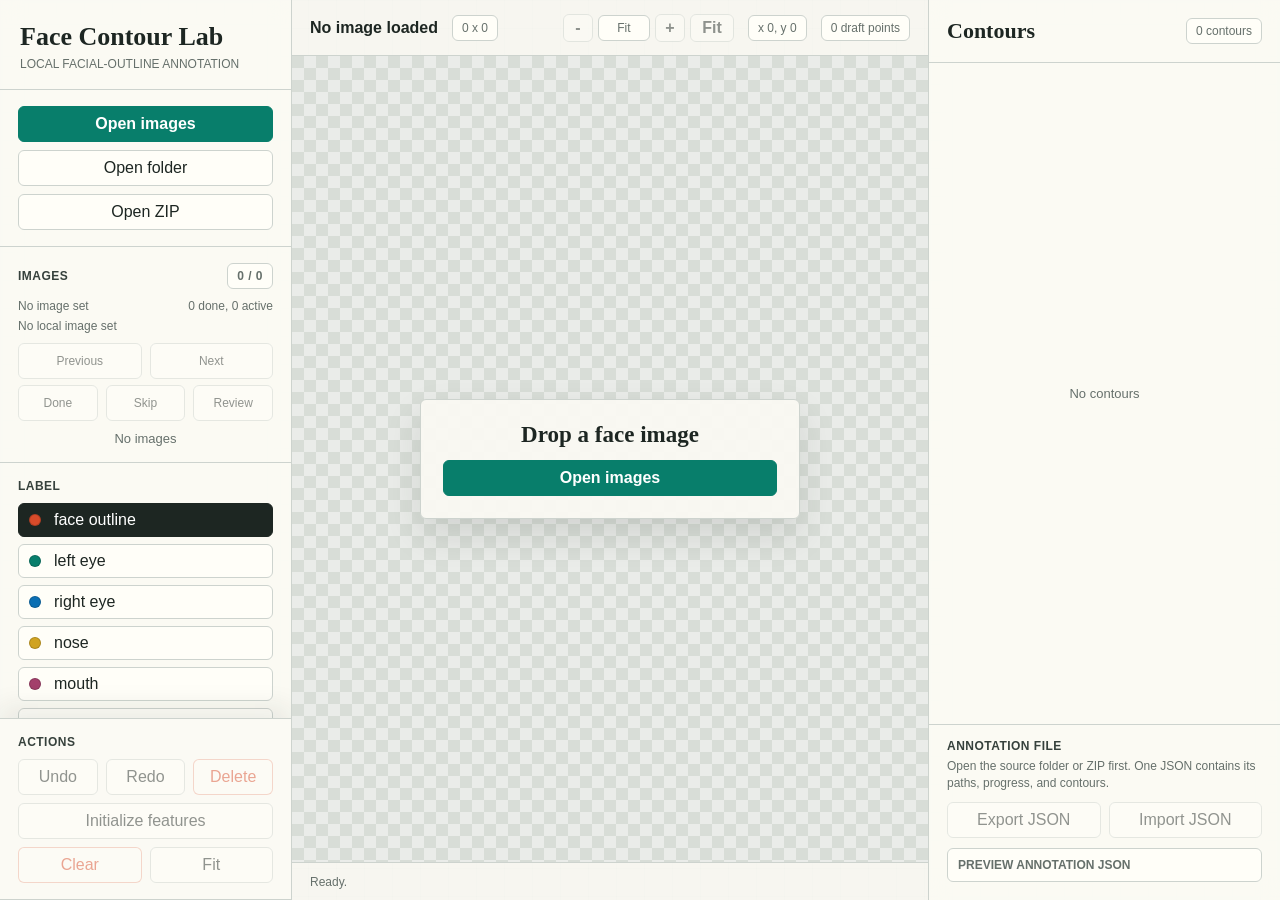
==== index.html @ ef93a6b0 "feat: add image set import and annotation transfer" ====
﻿<!doctype html>
<html lang="en">
  <head>
    <meta charset="utf-8" />
    <meta name="viewport" content="width=device-width, initial-scale=1" />
    <title>Face Contour Lab</title>
    <link rel="icon" href="data:," />
    <style>
      :root {
        color-scheme: light;
        --bg: #e9ece8;
        --panel: #fbfaf4;
        --ink: #1d2622;
        --muted: #66706b;
        --line: #cdd3ce;
        --line-strong: #9ea8a2;
        --accent: #087e6b;
        --accent-ink: #ffffff;
        --hot: #d84b2a;
        --canvas: #d8ddd7;
        --shadow: 0 18px 42px rgba(22, 31, 27, 0.16);
        --radius: 6px;
      }

      * {
        box-sizing: border-box;
      }

      html,
      body {
        height: 100%;
      }

      body {
        margin: 0;
        overflow: hidden;
        background:
          linear-gradient(rgba(31, 38, 34, 0.035) 1px, transparent 1px),
          linear-gradient(90deg, rgba(31, 38, 34, 0.035) 1px, transparent 1px),
          var(--bg);
        background-size: 28px 28px;
        color: var(--ink);
        font-family: "Aptos", "Bahnschrift", "Segoe UI", sans-serif;
      }

      button,
      input,
      select,
      textarea {
        font: inherit;
      }

      button {
        min-height: 36px;
        border: 1px solid var(--line);
        border-radius: var(--radius);
        background: #fffef8;
        color: var(--ink);
        cursor: pointer;
        transition:
          background 140ms ease,
          border-color 140ms ease,
          color 140ms ease,
          transform 140ms ease;
      }

      button:hover {
        border-color: var(--line-strong);
        transform: translateY(-1px);
      }

      button:active {
        transform: translateY(0);
      }

      button:disabled {
        cursor: not-allowed;
        opacity: 0.48;
        transform: none;
      }

      :where(button, input, select, textarea, summary, [tabindex]):focus-visible {
        outline: 3px solid rgba(8, 126, 107, 0.34);
        outline-offset: 2px;
      }

      .app {
        display: grid;
        grid-template-columns: 292px minmax(360px, 1fr) 352px;
        height: 100vh;
        min-height: 580px;
      }

      .sidebar,
      .inspector {
        display: flex;
        min-width: 0;
        flex-direction: column;
        border-color: var(--line);
        background: rgba(251, 250, 244, 0.96);
        backdrop-filter: blur(10px);
      }

      .sidebar {
        border-right: 1px solid var(--line);
        overflow: hidden;
      }

      .inspector {
        border-left: 1px solid var(--line);
      }

      .sidebar-scroll {
        min-height: 0;
        flex: 1;
        overflow-y: auto;
      }

      .actions-section {
        flex: 0 0 auto;
        border-top: 1px solid var(--line);
        border-bottom: 0;
        background: rgba(251, 250, 244, 0.98);
        box-shadow: 0 -12px 24px rgba(31, 38, 34, 0.08);
      }

      .brand {
        padding: 22px 20px 18px;
        border-bottom: 1px solid var(--line);
      }

      .brand h1 {
        margin: 0;
        font-family: Georgia, "Aptos Display", serif;
        font-size: 26px;
        font-weight: 700;
        letter-spacing: 0;
      }

      .brand .subline {
        margin-top: 5px;
        color: var(--muted);
        font-size: 12px;
        text-transform: uppercase;
      }

      .section {
        padding: 16px 18px;
        border-bottom: 1px solid var(--line);
      }

      .section-title {
        display: flex;
        align-items: center;
        justify-content: space-between;
        gap: 10px;
        margin-bottom: 10px;
        color: #36413c;
        font-size: 12px;
        font-weight: 700;
        letter-spacing: 0.04em;
        text-transform: uppercase;
      }

      .primary-button {
        width: 100%;
        border-color: var(--accent);
        background: var(--accent);
        color: var(--accent-ink);
        font-weight: 700;
      }

      .primary-button:hover {
        border-color: #066957;
        background: #066957;
      }

      .button-row {
        display: grid;
        grid-template-columns: 1fr 1fr;
        gap: 8px;
      }

      .button-row.three {
        grid-template-columns: 1fr 1fr 1fr;
      }

      .button-row.stack {
        grid-template-columns: 1fr;
      }

      .button-row.compact {
        grid-template-columns: 1fr;
      }

      .mode-grid {
        display: grid;
        grid-template-columns: 1fr 1fr;
        gap: 8px;
      }

      .shape-mode-grid {
        display: grid;
        grid-template-columns: 1fr 1fr;
        gap: 8px;
        margin-bottom: 10px;
      }

      .mode-button.is-active,
      .shape-mode-button.is-active,
      .label-button.is-active {
        border-color: var(--ink);
        background: var(--ink);
        color: #fff;
      }

      .label-grid {
        display: grid;
        gap: 7px;
      }

      .label-button {
        display: grid;
        grid-template-columns: 16px minmax(0, 1fr);
        align-items: center;
        gap: 9px;
        width: 100%;
        min-height: 34px;
        padding: 0 10px;
        text-align: left;
      }

      .swatch {
        width: 12px;
        height: 12px;
        border: 1px solid rgba(0, 0, 0, 0.18);
        border-radius: 50%;
      }

      .switch {
        display: grid;
        grid-template-columns: minmax(0, 1fr) 46px;
        align-items: center;
        gap: 12px;
        min-height: 40px;
        padding: 0 4px 0 0;
      }

      .switch-label {
        min-width: 0;
        font-weight: 700;
      }

      .switch input {
        position: absolute;
        opacity: 0;
        pointer-events: none;
      }

      .switch-track {
        position: relative;
        width: 46px;
        height: 26px;
        border: 1px solid var(--line-strong);
        border-radius: 999px;
        background: #d8ddd7;
      }

      .switch-track::after {
        position: absolute;
        top: 3px;
        left: 3px;
        width: 18px;
        height: 18px;
        border-radius: 50%;
        background: #fff;
        box-shadow: 0 1px 4px rgba(0, 0, 0, 0.24);
        content: "";
        transition:
          transform 150ms ease,
          background 150ms ease;
      }

      .switch input:checked + .switch-track {
        border-color: var(--accent);
        background: var(--accent);
      }

      .switch input:checked + .switch-track::after {
        transform: translateX(20px);
      }

      .range-row {
        display: grid;
        grid-template-columns: minmax(0, 1fr) auto;
        align-items: center;
        gap: 12px;
        margin-top: 12px;
        color: var(--muted);
        font-size: 12px;
      }

      .range-row strong {
        color: var(--ink);
        font-size: 13px;
      }

      .range-input {
        width: 100%;
        margin-top: 8px;
        accent-color: var(--accent);
      }

      .shape-hint {
        margin-top: 9px;
        color: var(--muted);
        font-size: 12px;
        line-height: 1.35;
      }

      .project-summary {
        display: grid;
        gap: 6px;
        color: var(--muted);
        font-size: 12px;
      }

      .progress-line {
        display: flex;
        align-items: center;
        justify-content: space-between;
        gap: 10px;
      }

      .save-state {
        min-height: 18px;
        color: var(--muted);
      }

      .save-state[data-state="saved"] {
        color: var(--accent);
      }

      .save-state[data-state="failed"] {
        color: var(--hot);
        font-weight: 700;
      }

      .queue-list {
        display: grid;
        max-height: 168px;
        gap: 6px;
        margin-top: 10px;
        overflow-y: auto;
      }

      .queue-item {
        display: grid;
        grid-template-columns: minmax(0, 1fr) auto;
        gap: 8px;
        align-items: center;
        width: 100%;
        min-height: 34px;
        padding: 7px 8px;
        text-align: left;
      }

      .queue-item.is-active {
        border-color: var(--accent);
        box-shadow: inset 4px 0 0 var(--accent);
      }

      .queue-name {
        min-width: 0;
        overflow: hidden;
        text-overflow: ellipsis;
        white-space: nowrap;
        font-size: 12px;
        font-weight: 700;
      }

      .status-badge {
        min-width: 74px;
        border: 1px solid var(--line);
        border-radius: 999px;
        padding: 2px 7px;
        background: #fffef8;
        color: var(--muted);
        font-size: 10px;
        font-weight: 700;
        text-align: center;
        text-transform: uppercase;
        white-space: nowrap;
      }

      .status-badge.done {
        border-color: rgba(8, 126, 107, 0.36);
        color: var(--accent);
      }

      .status-badge.skipped {
        border-color: rgba(102, 112, 107, 0.36);
      }

      .status-badge.needs_review {
        border-color: rgba(216, 75, 42, 0.34);
        color: var(--hot);
      }

      .workspace {
        display: grid;
        grid-template-rows: auto minmax(0, 1fr) 38px;
        min-width: 0;
        min-height: 0;
      }

      .topbar,
      .statusbar {
        display: flex;
        align-items: center;
        gap: 14px;
        padding: 0 18px;
        border-bottom: 1px solid var(--line);
        background: rgba(251, 250, 244, 0.76);
      }

      .statusbar {
        min-height: 38px;
        border-top: 1px solid var(--line);
        border-bottom: 0;
        color: var(--muted);
        font-size: 12px;
      }

      .topbar {
        min-height: 56px;
        flex-wrap: wrap;
        align-content: center;
        padding-top: 8px;
        padding-bottom: 8px;
      }

      .file-meta {
        min-width: 0;
        overflow: hidden;
        text-overflow: ellipsis;
        white-space: nowrap;
        font-weight: 700;
      }

      .pill {
        display: inline-flex;
        align-items: center;
        min-height: 26px;
        padding: 0 9px;
        border: 1px solid var(--line);
        border-radius: var(--radius);
        background: #fffef8;
        color: var(--muted);
        font-size: 12px;
        white-space: nowrap;
      }

      .zoom-controls {
        display: inline-grid;
        grid-template-columns: 30px minmax(52px, auto) 30px 44px;
        align-items: center;
        gap: 5px;
        margin-left: auto;
      }

      .zoom-button {
        min-width: 30px;
        min-height: 28px;
        padding: 0 7px;
        font-weight: 700;
      }

      .zoom-value {
        justify-content: center;
        min-width: 52px;
      }

      .stage-shell {
        position: relative;
        display: flex;
        align-items: flex-start;
        justify-content: flex-start;
        min-width: 0;
        min-height: 0;
        padding: 18px;
        overflow: auto;
        background:
          linear-gradient(45deg, rgba(255, 255, 255, 0.45) 25%, transparent 25%),
          linear-gradient(-45deg, rgba(255, 255, 255, 0.45) 25%, transparent 25%),
          linear-gradient(45deg, transparent 75%, rgba(255, 255, 255, 0.45) 75%),
          linear-gradient(-45deg, transparent 75%, rgba(255, 255, 255, 0.45) 75%),
          var(--canvas);
        background-position:
          0 0,
          0 12px,
          12px -12px,
          -12px 0;
        background-size: 24px 24px;
      }

      .stage-shell.is-drag-over {
        outline: 3px solid rgba(8, 126, 107, 0.34);
        outline-offset: -12px;
      }

      .stage-shell.is-pannable {
        cursor: grab;
      }

      .stage-shell.is-panning,
      .stage-shell.is-panning canvas {
        cursor: grabbing !important;
        user-select: none;
      }

      .canvas-wrap {
        position: relative;
        display: grid;
        flex: 0 0 auto;
        place-items: center;
        margin: auto;
        box-shadow: var(--shadow);
      }

      canvas {
        display: block;
        max-width: none;
        max-height: none;
        background: #fefefe;
        image-rendering: auto;
        touch-action: none;
      }

      .empty-state {
        position: absolute;
        inset: 18px;
        display: grid;
        place-items: center;
        pointer-events: none;
      }

      .empty-card {
        width: min(380px, 100%);
        border: 1px solid var(--line);
        border-radius: var(--radius);
        background: rgba(251, 250, 244, 0.92);
        box-shadow: 0 16px 36px rgba(31, 38, 34, 0.12);
        padding: 22px;
        text-align: center;
      }

      .empty-card strong {
        display: block;
        margin-bottom: 12px;
        font-family: Georgia, serif;
        font-size: 23px;
        letter-spacing: 0;
      }

      .empty-card button {
        pointer-events: auto;
        min-width: 160px;
      }

      .inspector-header {
        display: flex;
        align-items: center;
        justify-content: space-between;
        gap: 12px;
        padding: 18px;
        border-bottom: 1px solid var(--line);
      }

      .inspector-header h2 {
        margin: 0;
        font-family: Georgia, serif;
        font-size: 22px;
        letter-spacing: 0;
      }

      .contour-list {
        min-height: 0;
        flex: 1;
        overflow: auto;
        padding: 12px;
      }

      .contour-item {
        display: grid;
        gap: 8px;
        margin-bottom: 10px;
        padding: 10px;
        border: 1px solid var(--line);
        border-radius: var(--radius);
        background: #fffef8;
      }

      .contour-item.is-selected {
        border-color: var(--accent);
        box-shadow: inset 4px 0 0 var(--accent);
      }

      .contour-item-top {
        display: grid;
        grid-template-columns: 14px 28px minmax(0, 1fr) auto;
        align-items: center;
        gap: 8px;
      }

      .contour-index {
        color: var(--muted);
        font-size: 12px;
        font-weight: 700;
      }

      .contour-item select {
        width: 100%;
        min-width: 0;
        min-height: 32px;
        border: 1px solid var(--line);
        border-radius: var(--radius);
        background: #ffffff;
        color: var(--ink);
      }

      .contour-meta {
        display: flex;
        flex-wrap: wrap;
        gap: 6px;
        color: var(--muted);
        font-size: 12px;
      }

      .small-button {
        min-width: 34px;
        min-height: 32px;
        padding: 0 9px;
        font-weight: 700;
      }

      .danger {
        border-color: rgba(216, 75, 42, 0.44);
        color: var(--hot);
      }

      .danger:hover {
        border-color: var(--hot);
      }

      .transfer-panel {
        padding: 14px 18px 18px;
        border-top: 1px solid var(--line);
      }

      .transfer-group + .transfer-group {
        margin-top: 14px;
        padding-top: 14px;
        border-top: 1px solid var(--line);
      }

      .transfer-title {
        margin: 0;
        color: #36413c;
        font-size: 12px;
        letter-spacing: 0.04em;
        text-transform: uppercase;
      }

      .transfer-help {
        margin: 5px 0 10px;
        color: var(--muted);
        font-size: 12px;
        line-height: 1.42;
      }

      .export-debug {
        margin-top: 10px;
      }

      .export-debug summary {
        display: flex;
        min-height: 34px;
        align-items: center;
        justify-content: space-between;
        border: 1px solid var(--line);
        border-radius: var(--radius);
        background: #fffef8;
        color: var(--muted);
        cursor: pointer;
        font-size: 12px;
        font-weight: 700;
        padding: 0 10px;
        text-transform: uppercase;
      }

      .export-debug summary:hover {
        border-color: var(--line-strong);
        color: var(--ink);
      }

      .json-output {
        width: 100%;
        height: 128px;
        margin-top: 10px;
        resize: none;
        border: 1px solid var(--line);
        border-radius: var(--radius);
        background: #242b27;
        color: #eaf0e9;
        font-family: "Cascadia Mono", Consolas, monospace;
        font-size: 11px;
        line-height: 1.42;
        padding: 10px;
      }

      .import-report {
        margin-top: 12px;
      }

      .import-report > summary {
        color: var(--accent);
        font-size: 12px;
        font-weight: 700;
      }

      .match-list {
        max-height: 220px;
        margin-top: 8px;
        overflow: auto;
        border: 1px solid var(--line);
        border-radius: var(--radius);
        background: #fffef8;
      }

      .match-list ul {
        display: grid;
        gap: 0;
        margin: 0;
        padding: 0;
        list-style: none;
      }

      .match-list li {
        display: grid;
        gap: 3px;
        padding: 10px 12px;
        overflow-wrap: anywhere;
        font-size: 12px;
        line-height: 1.4;
      }

      .match-list li + li {
        border-top: 1px solid var(--line);
      }

      .match-list strong {
        color: var(--hot);
      }

      .empty-list {
        display: grid;
        min-height: 100%;
        place-items: center;
        color: var(--muted);
        font-size: 13px;
        text-align: center;
      }

      .hidden {
        display: none !important;
      }

      @media (max-width: 1080px) {
        body {
          overflow: auto;
        }

        .app {
          grid-template-columns: 260px minmax(320px, 1fr);
          grid-template-rows: minmax(540px, 70vh) minmax(360px, 1fr);
          height: auto;
          min-height: 100vh;
        }

        .inspector {
          grid-column: 1 / -1;
          border-top: 1px solid var(--line);
          border-left: 0;
        }
      }

      @media (max-width: 720px) {
        .app {
          display: block;
        }

        .workspace {
          height: 68vh;
        }

      }
    </style>
  </head>
  <body>
    <main class="app">
      <aside class="sidebar">
        <div class="sidebar-scroll">
          <header class="brand">
            <h1>Face Contour Lab</h1>
            <div class="subline">local facial-outline annotation</div>
          </header>

          <section class="section">
            <div class="button-row stack">
              <button class="primary-button" id="openImageButton" type="button">
                Open images
              </button>
              <button id="openFolderButton" type="button">Open folder</button>
              <button id="openZipButton" type="button">Open ZIP</button>
            </div>
            <input
              id="imageInput"
              type="file"
              accept=".avif,.bmp,.gif,.jpeg,.jpg,.png,.webp"
              multiple
              hidden
            />
            <input
              id="folderInput"
              type="file"
              accept=".avif,.bmp,.gif,.jpeg,.jpg,.png,.webp"
              multiple
              webkitdirectory
              hidden
            />
            <input id="zipInput" type="file" accept="application/zip,.zip" hidden />
          </section>

          <section class="section">
            <div class="section-title">
              Images
              <span class="pill" id="projectPosition">0 / 0</span>
            </div>
            <div class="project-summary">
              <div class="progress-line">
                <span id="projectName">No image set</span>
                <span id="projectProgress">0 done</span>
              </div>
              <div class="save-state" id="projectSaveState" data-state="idle">
                No local image set
              </div>
              <div class="button-row">
                <button id="previousImageButton" type="button">Previous</button>
                <button id="nextImageButton" type="button">Next</button>
              </div>
              <div class="button-row three">
                <button id="markDoneButton" type="button">Done</button>
                <button id="skipImageButton" type="button">Skip</button>
                <button id="needsReviewButton" type="button">Review</button>
              </div>
            </div>
            <div class="queue-list" id="imageQueueList"></div>
          </section>

          <section class="section">
            <div class="section-title">Label</div>
            <div class="label-grid" id="labelGrid"></div>
          </section>

          <section class="section">
            <div class="section-title">Mode</div>
            <div class="mode-grid">
              <button class="mode-button is-active" data-mode="draw" type="button">
                Draw
              </button>
              <button class="mode-button" data-mode="refine" type="button">Refine</button>
            </div>
          </section>

          <section class="section">
            <div class="section-title">Current contour</div>
            <div class="shape-mode-grid">
              <button class="shape-mode-button" data-shape="open" type="button">Open line</button>
              <button class="shape-mode-button is-active" data-shape="closed" type="button">
                Closed region
              </button>
            </div>
            <div class="button-row">
              <button id="finishDraftButton" type="button">Finish Region</button>
              <button id="cancelDraftButton" class="danger" type="button">Cancel</button>
            </div>
            <div class="shape-hint" id="shapeHint">face outline: closed region mode.</div>
          </section>

          <section class="section">
            <div class="section-title">Refine</div>
            <label class="switch">
              <span class="switch-label">Smooth edit</span>
              <input id="softDragToggle" type="checkbox" checked />
              <span class="switch-track" aria-hidden="true"></span>
            </label>
            <label class="switch" style="margin-top: 8px">
              <span class="switch-label">Show points</span>
              <input id="showPointsToggle" type="checkbox" />
              <span class="switch-track" aria-hidden="true"></span>
            </label>
            <div class="range-row">
              <strong>Influence</strong>
              <span id="softRadiusValue">40 px</span>
            </div>
            <input
              id="softRadiusInput"
              class="range-input"
              type="range"
              min="4"
              max="96"
              step="4"
              value="40"
            />
            <div class="button-row compact" style="margin-top: 10px">
              <button id="densifyButton" type="button">Add curve points</button>
            </div>
          </section>
        </div>

        <section class="section actions-section">
          <div class="section-title">Actions</div>
          <div class="button-row three">
            <button id="undoButton" type="button">Undo</button>
            <button id="redoButton" type="button">Redo</button>
            <button id="deleteButton" class="danger" type="button">Delete</button>
          </div>
          <div class="button-row compact" style="margin-top: 8px">
            <button id="initializeTemplateButton" type="button">Initialize features</button>
          </div>
          <div class="button-row" style="margin-top: 8px">
            <button id="clearButton" class="danger" type="button">Clear</button>
            <button id="fitButton" type="button">Fit</button>
          </div>
        </section>
      </aside>

      <section class="workspace">
        <header class="topbar">
          <div class="file-meta" id="fileMeta">No image loaded</div>
          <span class="pill" id="imageSize">0 x 0</span>
          <div class="zoom-controls" aria-label="Image zoom controls">
            <button
              class="zoom-button"
              id="zoomOutButton"
              type="button"
              title="Zoom image out"
            >
              -
            </button>
            <span class="pill zoom-value" id="zoomValue">Fit</span>
            <button
              class="zoom-button"
              id="zoomInButton"
              type="button"
              title="Zoom image in"
            >
              +
            </button>
            <button
              class="zoom-button"
              id="zoomFitButton"
              type="button"
              title="Fit image to the workspace"
            >
              Fit
            </button>
          </div>
          <span class="pill" id="cursorMeta">x 0, y 0</span>
          <span class="pill" id="draftMeta">0 draft points</span>
        </header>

        <section class="stage-shell" id="stageShell">
          <div class="canvas-wrap">
            <canvas id="annotationCanvas" width="1" height="1"></canvas>
          </div>
          <div class="empty-state" id="emptyState">
            <div class="empty-card">
              <strong>Drop a face image</strong>
              <button id="emptyOpenButton" class="primary-button" type="button">
                Open images
              </button>
            </div>
          </div>
        </section>

        <footer class="statusbar" role="status" aria-live="polite">
          <span id="statusText">Ready.</span>
        </footer>
      </section>

      <aside class="inspector">
        <header class="inspector-header">
          <h2>Contours</h2>
          <span class="pill" id="contourCount">0 contours</span>
        </header>

        <section class="contour-list" id="contourList"></section>

        <section class="transfer-panel" aria-label="Annotation file">
          <div class="transfer-group">
            <h3 class="transfer-title">Annotation file</h3>
            <p class="transfer-help" id="annotationImportHelp">
              Open the source folder or ZIP first. One JSON contains its paths, progress, and contours.
            </p>
            <div class="button-row">
              <button id="exportAnnotationsButton" type="button">Export JSON</button>
              <button
                id="importAnnotationsButton"
                type="button"
                aria-describedby="annotationImportHelp"
              >
                Import JSON
              </button>
            </div>
          </div>

          <input
            id="annotationFileInput"
            type="file"
            accept="application/json,.face-contour-annotations.json,.json"
            hidden
          />
          <details id="annotationImportReport" class="import-report" hidden>
            <summary id="annotationImportSummary">Import report</summary>
            <div class="match-list">
              <ul id="annotationImportIssues"></ul>
            </div>
          </details>
          <details class="export-debug">
            <summary>Preview annotation JSON</summary>
            <textarea class="json-output" id="jsonOutput" readonly spellcheck="false"></textarea>
          </details>
        </section>
      </aside>
    </main>

    <script src="./vendor/fflate-0.8.3.js"></script>
    <script type="module" src="./src/app.js?v=image-set-annotations-1"></script>
  </body>
</html>
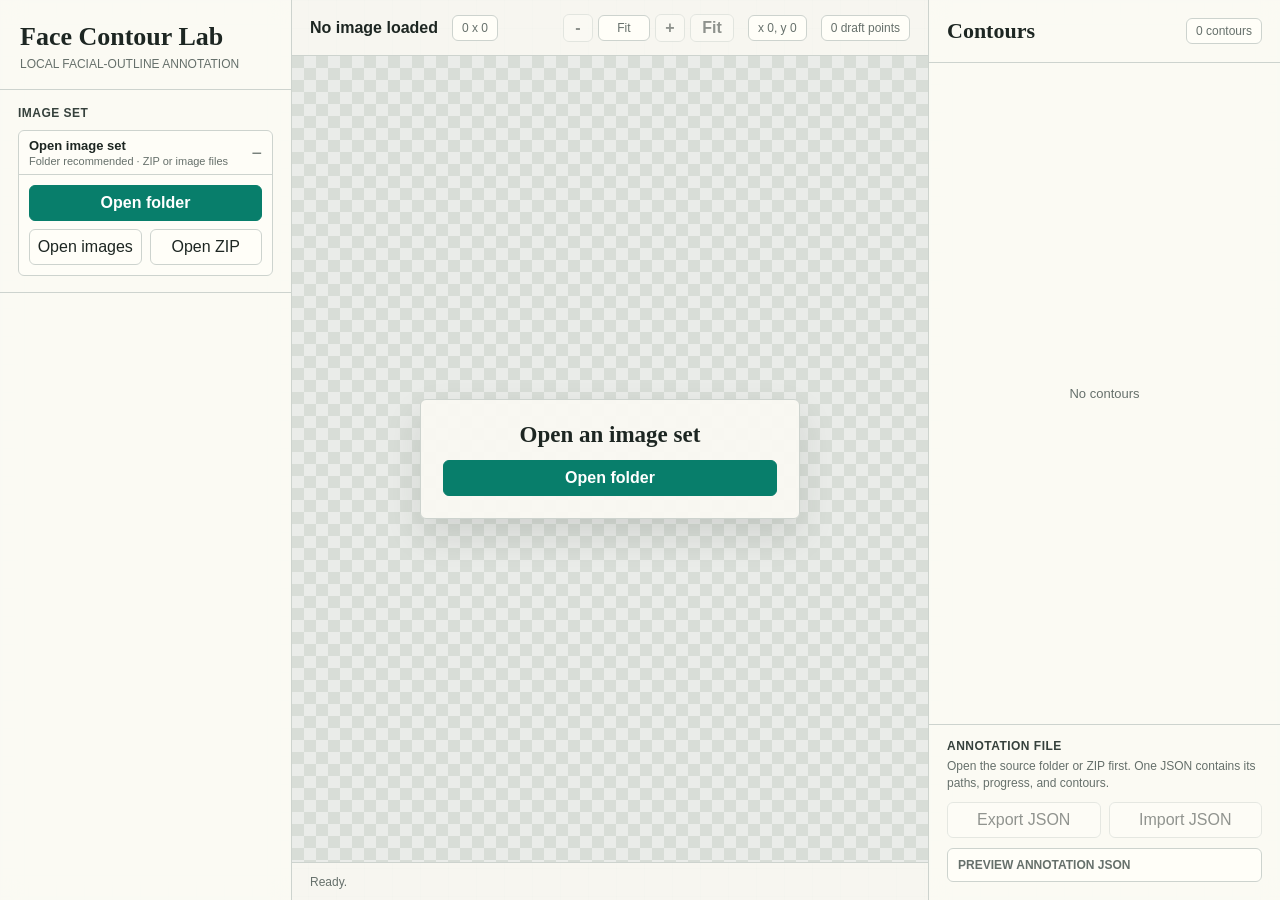
==== commit 5d7979a3: "feat: streamline annotation sidebar workflow" ====
--- a/index.html
+++ b/index.html
@@ -94,6 +94,7 @@
       .sidebar,
       .inspector {
         display: flex;
+        min-height: 0;
         min-width: 0;
         flex-direction: column;
         border-color: var(--line);
@@ -116,8 +117,10 @@
         overflow-y: auto;
       }
 
-      .actions-section {
+      .section.actions-section {
         flex: 0 0 auto;
+        padding-top: 12px;
+        padding-bottom: 12px;
         border-top: 1px solid var(--line);
         border-bottom: 0;
         background: rgba(251, 250, 244, 0.98);
@@ -320,6 +323,8 @@
 
       .project-summary {
         display: grid;
+        grid-template-columns: minmax(0, 1fr);
+        min-width: 0;
         gap: 6px;
         color: var(--muted);
         font-size: 12px;
@@ -327,6 +332,7 @@
 
       .progress-line {
         display: flex;
+        min-width: 0;
         align-items: center;
         justify-content: space-between;
         gap: 10px;
@@ -672,6 +678,121 @@
         text-transform: uppercase;
       }
 
+      .sidebar-disclosure {
+        border: 1px solid var(--line);
+        border-radius: var(--radius);
+        background: rgba(255, 254, 248, 0.72);
+      }
+
+      .sidebar-disclosure summary {
+        display: flex;
+        min-height: 38px;
+        align-items: center;
+        gap: 8px;
+        padding: 7px 10px;
+        cursor: pointer;
+        font-size: 13px;
+        font-weight: 700;
+        list-style: none;
+      }
+
+      .sidebar-disclosure summary::-webkit-details-marker {
+        display: none;
+      }
+
+      .sidebar-disclosure summary::after {
+        margin-left: auto;
+        color: var(--muted);
+        content: "+";
+        font-size: 18px;
+        font-weight: 400;
+        line-height: 1;
+      }
+
+      .sidebar-disclosure[open] summary {
+        border-bottom: 1px solid var(--line);
+      }
+
+      .sidebar-disclosure[open] summary::after {
+        content: "−";
+      }
+
+      .sidebar-disclosure:not([open]) > .disclosure-body {
+        display: none;
+      }
+
+      .disclosure-copy {
+        display: grid;
+        min-width: 0;
+        gap: 2px;
+      }
+
+      .disclosure-caption,
+      .disclosure-meta {
+        color: var(--muted);
+        font-size: 11px;
+        font-weight: 400;
+      }
+
+      .disclosure-meta {
+        margin-left: auto;
+        white-space: nowrap;
+      }
+
+      .disclosure-body {
+        display: grid;
+        gap: 8px;
+        padding: 10px;
+      }
+
+      .project-section .project-summary {
+        margin-bottom: 10px;
+      }
+
+      .project-name {
+        flex: 1 1 0;
+        min-width: 0;
+        overflow: hidden;
+        color: var(--ink);
+        font-size: 13px;
+        text-overflow: ellipsis;
+        white-space: nowrap;
+      }
+
+      #projectProgress {
+        flex: 0 0 auto;
+        white-space: nowrap;
+      }
+
+      .image-navigation {
+        display: grid;
+        gap: 8px;
+      }
+
+      .queue-disclosure {
+        margin-top: 10px;
+      }
+
+      .queue-disclosure .queue-list {
+        margin-top: 0;
+      }
+
+      .annotation-heading {
+        padding: 14px 18px 6px;
+        color: var(--accent);
+        font-family: Georgia, "Aptos Display", serif;
+        font-size: 16px;
+        font-weight: 700;
+      }
+
+      .annotation-controls .section {
+        padding-top: 12px;
+      }
+
+      .more-actions-section {
+        padding-top: 10px;
+      }
+
       .transfer-help {
         margin: 5px 0 10px;
         color: var(--muted);
@@ -772,7 +893,8 @@
         text-align: center;
       }
 
-      .hidden {
+      .hidden,
+      [hidden] {
         display: none !important;
       }
 
@@ -802,6 +924,26 @@
 
         .workspace {
           height: 68vh;
+        }
+
+        .brand {
+          padding: 18px 16px 14px;
+        }
+
+        .section {
+          padding-right: 16px;
+          padding-left: 16px;
+        }
+
+        .annotation-heading {
+          padding-right: 16px;
+          padding-left: 16px;
+        }
+
+        .label-grid {
+          grid-template-columns: repeat(5, minmax(148px, 1fr));
+          padding-bottom: 4px;
+          overflow-x: auto;
         }
 
       }
@@ -816,14 +958,34 @@
             <div class="subline">local facial-outline annotation</div>
           </header>
 
-          <section class="section">
-            <div class="button-row stack">
-              <button class="primary-button" id="openImageButton" type="button">
-                Open images
-              </button>
-              <button id="openFolderButton" type="button">Open folder</button>
-              <button id="openZipButton" type="button">Open ZIP</button>
+          <section class="section project-section">
+            <div class="section-title">Image set</div>
+            <div class="project-summary" id="projectSummary" hidden>
+              <div class="progress-line">
+                <strong class="project-name" id="projectName">No image set</strong>
+                <span id="projectProgress">0 done, 0 active</span>
+              </div>
+              <div class="save-state" id="projectSaveState" data-state="idle">
+                No local image set
+              </div>
             </div>
+            <details class="sidebar-disclosure" id="sourceDisclosure" open>
+              <summary>
+                <span class="disclosure-copy">
+                  <span id="sourceDisclosureLabel">Open image set</span>
+                  <span class="disclosure-caption">Folder recommended · ZIP or image files</span>
+                </span>
+              </summary>
+              <div class="disclosure-body">
+                <button class="primary-button" id="openFolderButton" type="button">
+                  Open folder
+                </button>
+                <div class="button-row">
+                  <button id="openImageButton" type="button">Open images</button>
+                  <button id="openZipButton" type="button">Open ZIP</button>
+                </div>
+              </div>
+            </details>
             <input
               id="imageInput"
               type="file"
@@ -842,19 +1004,12 @@
             <input id="zipInput" type="file" accept="application/zip,.zip" hidden />
           </section>
 
-          <section class="section">
+          <section class="section" id="imageWorkflowSection" hidden>
             <div class="section-title">
               Images
               <span class="pill" id="projectPosition">0 / 0</span>
             </div>
-            <div class="project-summary">
-              <div class="progress-line">
-                <span id="projectName">No image set</span>
-                <span id="projectProgress">0 done</span>
-              </div>
-              <div class="save-state" id="projectSaveState" data-state="idle">
-                No local image set
-              </div>
+            <div class="image-navigation">
               <div class="button-row">
                 <button id="previousImageButton" type="button">Previous</button>
                 <button id="nextImageButton" type="button">Next</button>
@@ -865,83 +1020,100 @@
                 <button id="needsReviewButton" type="button">Review</button>
               </div>
             </div>
-            <div class="queue-list" id="imageQueueList"></div>
+            <details class="sidebar-disclosure queue-disclosure" id="imageQueueDisclosure">
+              <summary>
+                <span>Image queue</span>
+                <span class="disclosure-meta" id="imageQueueSummary">0 images</span>
+              </summary>
+              <div class="disclosure-body">
+                <div class="queue-list" id="imageQueueList"></div>
+              </div>
+            </details>
           </section>
 
-          <section class="section">
-            <div class="section-title">Label</div>
-            <div class="label-grid" id="labelGrid"></div>
-          </section>
-
-          <section class="section">
-            <div class="section-title">Mode</div>
-            <div class="mode-grid">
-              <button class="mode-button is-active" data-mode="draw" type="button">
-                Draw
-              </button>
-              <button class="mode-button" data-mode="refine" type="button">Refine</button>
-            </div>
-          </section>
-
-          <section class="section">
-            <div class="section-title">Current contour</div>
-            <div class="shape-mode-grid">
-              <button class="shape-mode-button" data-shape="open" type="button">Open line</button>
-              <button class="shape-mode-button is-active" data-shape="closed" type="button">
-                Closed region
-              </button>
-            </div>
-            <div class="button-row">
-              <button id="finishDraftButton" type="button">Finish Region</button>
-              <button id="cancelDraftButton" class="danger" type="button">Cancel</button>
-            </div>
-            <div class="shape-hint" id="shapeHint">face outline: closed region mode.</div>
-          </section>
-
-          <section class="section">
-            <div class="section-title">Refine</div>
-            <label class="switch">
-              <span class="switch-label">Smooth edit</span>
-              <input id="softDragToggle" type="checkbox" checked />
-              <span class="switch-track" aria-hidden="true"></span>
-            </label>
-            <label class="switch" style="margin-top: 8px">
-              <span class="switch-label">Show points</span>
-              <input id="showPointsToggle" type="checkbox" />
-              <span class="switch-track" aria-hidden="true"></span>
-            </label>
-            <div class="range-row">
-              <strong>Influence</strong>
-              <span id="softRadiusValue">40 px</span>
-            </div>
-            <input
-              id="softRadiusInput"
-              class="range-input"
-              type="range"
-              min="4"
-              max="96"
-              step="4"
-              value="40"
-            />
-            <div class="button-row compact" style="margin-top: 10px">
-              <button id="densifyButton" type="button">Add curve points</button>
-            </div>
-          </section>
+          <div class="annotation-controls" id="annotationControls" hidden>
+            <div class="annotation-heading">Annotate</div>
+
+            <section class="section">
+              <div class="section-title">Label</div>
+              <div class="label-grid" id="labelGrid"></div>
+            </section>
+
+            <section class="section">
+              <div class="section-title">Mode</div>
+              <div class="mode-grid">
+                <button class="mode-button is-active" data-mode="draw" type="button">
+                  Draw
+                </button>
+                <button class="mode-button" data-mode="refine" type="button">Refine</button>
+              </div>
+            </section>
+
+            <section class="section" id="drawToolsSection">
+              <div class="section-title">Draw contour</div>
+              <div class="shape-mode-grid">
+                <button class="shape-mode-button" data-shape="open" type="button">
+                  Open line
+                </button>
+                <button class="shape-mode-button is-active" data-shape="closed" type="button">
+                  Closed region
+                </button>
+              </div>
+              <div class="button-row">
+                <button id="finishDraftButton" type="button">Finish Region</button>
+                <button id="cancelDraftButton" class="danger" type="button">Cancel</button>
+              </div>
+              <div class="shape-hint" id="shapeHint">face outline: closed region mode.</div>
+            </section>
+
+            <section class="section" id="refineToolsSection" hidden>
+              <div class="section-title">Refine contour</div>
+              <label class="switch">
+                <span class="switch-label">Smooth edit</span>
+                <input id="softDragToggle" type="checkbox" checked />
+                <span class="switch-track" aria-hidden="true"></span>
+              </label>
+              <label class="switch" style="margin-top: 8px">
+                <span class="switch-label">Show points</span>
+                <input id="showPointsToggle" type="checkbox" />
+                <span class="switch-track" aria-hidden="true"></span>
+              </label>
+              <div class="range-row">
+                <strong>Influence</strong>
+                <span id="softRadiusValue">40 px</span>
+              </div>
+              <input
+                id="softRadiusInput"
+                class="range-input"
+                type="range"
+                min="4"
+                max="96"
+                step="4"
+                value="40"
+              />
+              <div class="button-row compact" style="margin-top: 10px">
+                <button id="densifyButton" type="button">Add curve points</button>
+              </div>
+            </section>
+
+            <section class="section more-actions-section">
+              <details class="sidebar-disclosure" id="moreActionsDisclosure">
+                <summary>More actions</summary>
+                <div class="disclosure-body">
+                  <button id="initializeTemplateButton" type="button">Initialize features</button>
+                  <button id="clearButton" class="danger" type="button">Clear all contours</button>
+                </div>
+              </details>
+            </section>
+          </div>
         </div>
 
-        <section class="section actions-section">
+        <section class="section actions-section" id="actionsSection" hidden>
           <div class="section-title">Actions</div>
           <div class="button-row three">
             <button id="undoButton" type="button">Undo</button>
             <button id="redoButton" type="button">Redo</button>
             <button id="deleteButton" class="danger" type="button">Delete</button>
-          </div>
-          <div class="button-row compact" style="margin-top: 8px">
-            <button id="initializeTemplateButton" type="button">Initialize features</button>
-          </div>
-          <div class="button-row" style="margin-top: 8px">
-            <button id="clearButton" class="danger" type="button">Clear</button>
-            <button id="fitButton" type="button">Fit</button>
           </div>
         </section>
       </aside>
@@ -987,9 +1159,9 @@
           </div>
           <div class="empty-state" id="emptyState">
             <div class="empty-card">
-              <strong>Drop a face image</strong>
+              <strong>Open an image set</strong>
               <button id="emptyOpenButton" class="primary-button" type="button">
-                Open images
+                Open folder
               </button>
             </div>
           </div>
@@ -1047,7 +1219,7 @@
     </main>
 
     <script src="./vendor/fflate-0.8.3.js"></script>
-    <script type="module" src="./src/app.js?v=image-set-annotations-1"></script>
+    <script type="module" src="./src/app.js?v=sidebar-hierarchy-1"></script>
   </body>
 </html>
 
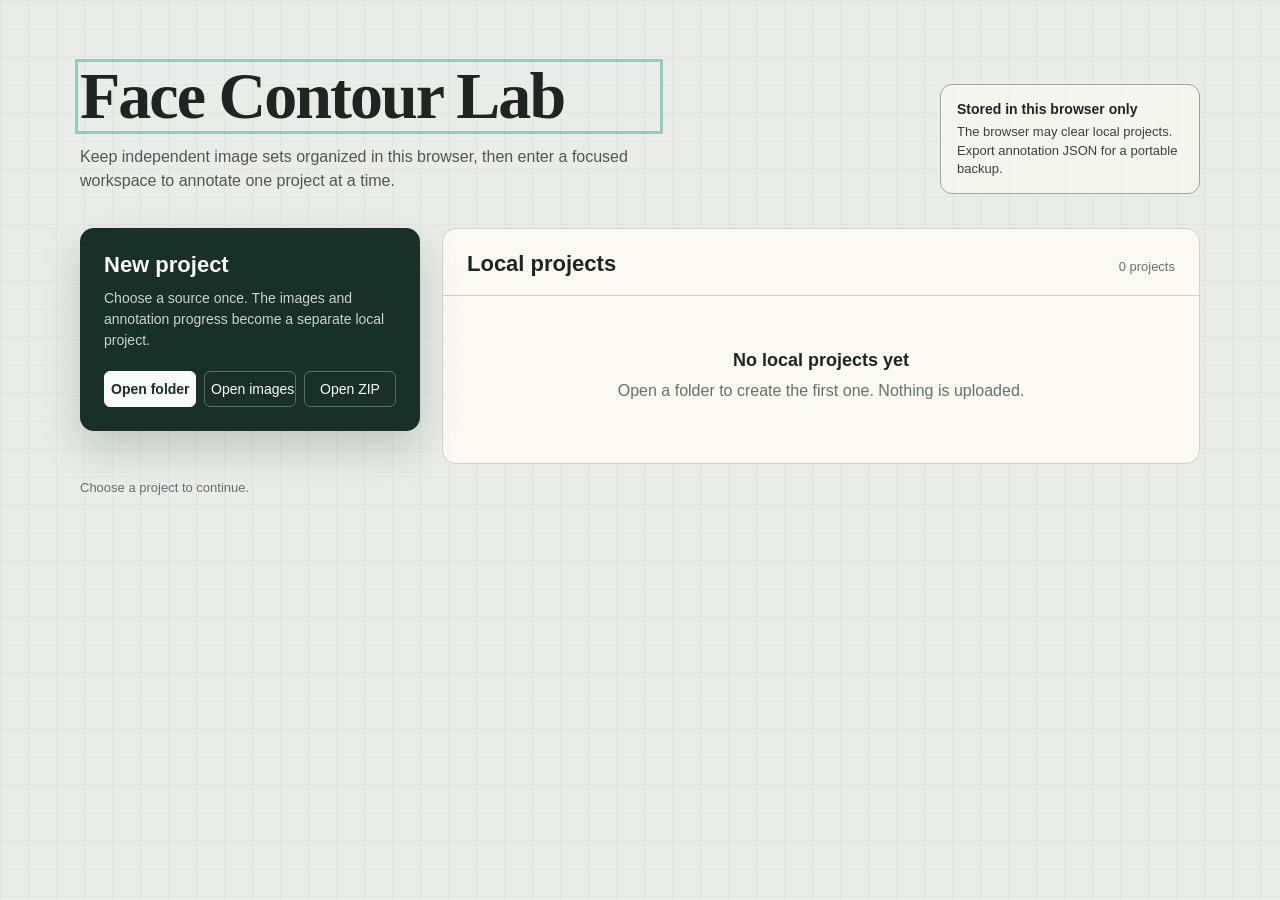
==== commit cd04d8f4: "feat: add local project hub workflow" ====
--- a/index.html
+++ b/index.html
@@ -84,6 +84,248 @@
         outline-offset: 2px;
       }
 
+      [hidden] {
+        display: none !important;
+      }
+
+      .project-hub {
+        height: 100vh;
+        overflow-y: auto;
+        padding: clamp(28px, 5vw, 72px) clamp(18px, 5vw, 72px);
+      }
+
+      .project-hub-shell {
+        width: min(1120px, 100%);
+        margin: 0 auto;
+      }
+
+      .hub-masthead {
+        display: flex;
+        align-items: flex-end;
+        justify-content: space-between;
+        gap: 28px;
+        margin-bottom: 34px;
+      }
+
+      .hub-title-group {
+        max-width: 720px;
+      }
+
+      .hub-title-group h1 {
+        max-width: 680px;
+        margin: 0;
+        font-family: Georgia, "Aptos Display", serif;
+        font-size: clamp(38px, 6vw, 66px);
+        line-height: 0.98;
+        letter-spacing: -0.03em;
+        text-wrap: balance;
+      }
+
+      .hub-lead {
+        max-width: 65ch;
+        margin: 16px 0 0;
+        color: #4d5953;
+        font-size: 16px;
+        line-height: 1.55;
+      }
+
+      .local-only-note {
+        flex: 0 0 260px;
+        padding: 14px 16px;
+        border: 1px solid var(--line-strong);
+        border-radius: 12px;
+        background: rgba(251, 250, 244, 0.7);
+        color: #36413c;
+        font-size: 13px;
+        line-height: 1.45;
+      }
+
+      .local-only-note strong {
+        display: block;
+        margin-bottom: 3px;
+        color: var(--ink);
+        font-size: 14px;
+      }
+
+      .hub-layout {
+        display: grid;
+        grid-template-columns: minmax(260px, 340px) minmax(0, 1fr);
+        gap: 22px;
+        align-items: start;
+      }
+
+      .new-project-panel {
+        position: sticky;
+        top: 24px;
+        padding: 24px;
+        border-radius: 14px;
+        background: #183027;
+        color: #f8fbf7;
+        box-shadow: 0 18px 42px rgba(22, 31, 27, 0.18);
+      }
+
+      .new-project-panel h2,
+      .project-library h2 {
+        margin: 0;
+        font-size: 22px;
+        line-height: 1.15;
+      }
+
+      .new-project-panel p {
+        margin: 10px 0 20px;
+        color: #c8d5ce;
+        font-size: 14px;
+        line-height: 1.5;
+      }
+
+      .new-project-panel .primary-button {
+        border-color: #f8fbf7;
+        background: #f8fbf7;
+        color: #183027;
+      }
+
+      .new-project-panel .primary-button:hover {
+        border-color: #d8eee4;
+        background: #d8eee4;
+      }
+
+      .button-row.new-project-actions {
+        grid-template-columns: repeat(3, minmax(0, 1fr));
+      }
+
+      .new-project-panel .new-project-actions button {
+        min-width: 0;
+        padding: 0 6px;
+        font-size: 14px;
+        white-space: nowrap;
+      }
+
+      .new-project-panel .new-project-actions button:not(.primary-button) {
+        border-color: #547064;
+        background: transparent;
+        color: #f8fbf7;
+      }
+
+      .new-project-panel .new-project-actions button:not(.primary-button):hover {
+        border-color: #9ab3a8;
+        background: rgba(255, 255, 255, 0.08);
+      }
+
+      .project-library {
+        overflow: hidden;
+        border: 1px solid var(--line);
+        border-radius: 14px;
+        background: rgba(251, 250, 244, 0.94);
+      }
+
+      .library-header {
+        display: flex;
+        align-items: baseline;
+        justify-content: space-between;
+        gap: 16px;
+        padding: 22px 24px 18px;
+      }
+
+      .library-count {
+        color: var(--muted);
+        font-size: 13px;
+      }
+
+      .project-list {
+        border-top: 1px solid var(--line);
+      }
+
+      .project-card {
+        display: grid;
+        grid-template-columns: minmax(0, 1fr) auto;
+        gap: 20px;
+        padding: 20px 24px;
+        border-bottom: 1px solid var(--line);
+      }
+
+      .project-card:last-child {
+        border-bottom: 0;
+      }
+
+      .project-card-main {
+        min-width: 0;
+      }
+
+      .project-card-name {
+        overflow: hidden;
+        margin: 0;
+        font-size: 18px;
+        line-height: 1.25;
+        text-overflow: ellipsis;
+        white-space: nowrap;
+      }
+
+      .project-card-meta,
+      .project-card-progress {
+        display: flex;
+        flex-wrap: wrap;
+        gap: 5px 12px;
+        margin-top: 8px;
+        color: var(--muted);
+        font-size: 13px;
+      }
+
+      .project-card-actions {
+        display: flex;
+        align-self: center;
+        align-items: center;
+        justify-content: flex-end;
+        min-width: 0;
+        gap: 8px;
+      }
+
+      .project-card-actions button {
+        padding: 0 12px;
+        white-space: nowrap;
+      }
+
+      .project-card-actions .open-project-button {
+        min-width: 120px;
+        border-color: var(--accent);
+        background: var(--accent);
+        color: var(--accent-ink);
+        font-weight: 700;
+      }
+
+      .project-card-actions .delete-project-button {
+        border-color: transparent;
+        background: transparent;
+        color: var(--hot);
+      }
+
+      .project-card-actions .delete-project-button:hover {
+        border-color: #e9b9ad;
+        background: #fff3ef;
+      }
+
+      .project-list-empty {
+        padding: 54px 28px 60px;
+        text-align: center;
+      }
+
+      .project-list-empty strong {
+        display: block;
+        margin-bottom: 8px;
+        font-size: 18px;
+      }
+
+      .project-list-empty span {
+        color: var(--muted);
+        line-height: 1.5;
+      }
+
+      .hub-status {
+        min-height: 22px;
+        margin-top: 16px;
+        color: var(--muted);
+        font-size: 13px;
+      }
+
       .app {
         display: grid;
         grid-template-columns: 292px minmax(360px, 1fr) 352px;
@@ -115,6 +357,34 @@
         min-height: 0;
         flex: 1;
         overflow-y: auto;
+      }
+
+      .workspace-project-header {
+        flex: 0 0 auto;
+        padding: 16px 18px 15px;
+        border-bottom: 1px solid var(--line);
+        background: rgba(251, 250, 244, 0.98);
+      }
+
+      .workspace-brand-row {
+        display: flex;
+        align-items: center;
+        justify-content: space-between;
+        gap: 12px;
+        margin-bottom: 14px;
+      }
+
+      .workspace-brand-row h1 {
+        margin: 0;
+        font-family: Georgia, "Aptos Display", serif;
+        font-size: 20px;
+        line-height: 1.05;
+      }
+
+      .exit-project-button {
+        min-height: 32px;
+        padding: 0 10px;
+        white-space: nowrap;
       }
 
       .section.actions-section {
@@ -915,11 +1185,74 @@
           border-top: 1px solid var(--line);
           border-left: 0;
         }
+
+        .hub-masthead {
+          align-items: flex-start;
+          flex-direction: column;
+        }
+
+        .local-only-note {
+          flex-basis: auto;
+          width: min(520px, 100%);
+        }
+
+        .hub-layout {
+          grid-template-columns: 1fr;
+        }
+
+        .new-project-panel {
+          position: static;
+        }
       }
 
       @media (max-width: 720px) {
+        .project-hub {
+          padding: 28px 14px 48px;
+        }
+
+        .hub-masthead {
+          margin-bottom: 24px;
+        }
+
+        .button-row.new-project-actions {
+          grid-template-columns: repeat(2, minmax(0, 1fr));
+        }
+
+        .button-row.new-project-actions .primary-button {
+          grid-column: 1 / -1;
+        }
+
+        .project-card {
+          grid-template-columns: 1fr;
+        }
+
+        .project-card-actions {
+          align-self: stretch;
+          min-width: 0;
+        }
+
+        .project-card-actions button {
+          flex: 1;
+        }
+
+        .new-project-actions button,
+        .project-card-actions button {
+          min-height: 44px;
+        }
+
         .app {
           display: block;
+        }
+
+        .sidebar,
+        .sidebar-scroll {
+          overflow: visible;
+        }
+
+        .workspace-project-header {
+          position: sticky;
+          z-index: 20;
+          top: 0;
         }
 
         .workspace {
@@ -947,63 +1280,104 @@
         }
 
       }
+
+      @media (max-width: 360px) {
+        .project-card-actions {
+          flex-direction: column;
+        }
+
+        .project-card-actions button {
+          width: 100%;
+          flex: none;
+        }
+
+        .project-card-actions .open-project-button {
+          min-width: 0;
+        }
+      }
     </style>
   </head>
   <body>
-    <main class="app">
+    <main class="project-hub" id="projectHubView" aria-labelledby="hubTitle">
+      <div class="project-hub-shell">
+        <header class="hub-masthead">
+          <div class="hub-title-group">
+            <h1 id="hubTitle" tabindex="-1">Face Contour Lab</h1>
+            <p class="hub-lead">
+              Keep independent image sets organized in this browser, then enter a focused
+              workspace to annotate one project at a time.
+            </p>
+          </div>
+          <div class="local-only-note" id="hubStorageNote">
+            <strong>Stored in this browser only</strong>
+            Export annotation JSON for a portable backup. Clearing site data can remove local projects.
+          </div>
+        </header>
+
+        <div class="hub-layout">
+          <section class="new-project-panel" aria-labelledby="newProjectTitle">
+            <h2 id="newProjectTitle">New project</h2>
+            <p>Choose a source once. The images and annotation progress become a separate local project.</p>
+            <div class="button-row new-project-actions">
+              <button class="primary-button" id="openFolderButton" type="button">Open folder</button>
+              <button id="openImageButton" type="button">Open images</button>
+              <button id="openZipButton" type="button">Open ZIP</button>
+            </div>
+          </section>
+
+          <section class="project-library" aria-labelledby="projectLibraryTitle">
+            <header class="library-header">
+              <h2 id="projectLibraryTitle" tabindex="-1">Local projects</h2>
+              <span class="library-count" id="projectLibraryCount">0 projects</span>
+            </header>
+            <div class="project-list" id="projectList"></div>
+            <div class="project-list-empty" id="projectListEmpty">
+              <strong>No local projects yet</strong>
+              <span>Open a folder to create the first one. Nothing is uploaded.</span>
+            </div>
+          </section>
+        </div>
+
+        <div class="hub-status" id="hubStatusText" role="status" aria-live="polite">Ready.</div>
+      </div>
+
+      <input
+        id="imageInput"
+        type="file"
+        accept=".avif,.bmp,.gif,.jpeg,.jpg,.png,.webp"
+        multiple
+        hidden
+      />
+      <input
+        id="folderInput"
+        type="file"
+        accept=".avif,.bmp,.gif,.jpeg,.jpg,.png,.webp"
+        multiple
+        webkitdirectory
+        hidden
+      />
+      <input id="zipInput" type="file" accept="application/zip,.zip" hidden />
+    </main>
+
+    <main class="app" id="annotationWorkspaceView" aria-labelledby="workspaceTitle" hidden>
       <aside class="sidebar">
+        <header class="workspace-project-header">
+          <div class="workspace-brand-row">
+            <h1 id="workspaceTitle" tabindex="-1">Face Contour Lab</h1>
+            <button class="exit-project-button" id="exitProjectButton" type="button">
+              Exit project
+            </button>
+          </div>
+          <div class="project-summary" id="projectSummary">
+            <div class="progress-line">
+              <strong class="project-name" id="projectName">Loading project</strong>
+              <span id="projectProgress">0 done, 0 active</span>
+            </div>
+            <div class="save-state" id="projectSaveState" data-state="idle">Loading…</div>
+          </div>
+        </header>
+
         <div class="sidebar-scroll">
-          <header class="brand">
-            <h1>Face Contour Lab</h1>
-            <div class="subline">local facial-outline annotation</div>
-          </header>
-
-          <section class="section project-section">
-            <div class="section-title">Image set</div>
-            <div class="project-summary" id="projectSummary" hidden>
-              <div class="progress-line">
-                <strong class="project-name" id="projectName">No image set</strong>
-                <span id="projectProgress">0 done, 0 active</span>
-              </div>
-              <div class="save-state" id="projectSaveState" data-state="idle">
-                No local image set
-              </div>
-            </div>
-            <details class="sidebar-disclosure" id="sourceDisclosure" open>
-              <summary>
-                <span class="disclosure-copy">
-                  <span id="sourceDisclosureLabel">Open image set</span>
-                  <span class="disclosure-caption">Folder recommended · ZIP or image files</span>
-                </span>
-              </summary>
-              <div class="disclosure-body">
-                <button class="primary-button" id="openFolderButton" type="button">
-                  Open folder
-                </button>
-                <div class="button-row">
-                  <button id="openImageButton" type="button">Open images</button>
-                  <button id="openZipButton" type="button">Open ZIP</button>
-                </div>
-              </div>
-            </details>
-            <input
-              id="imageInput"
-              type="file"
-              accept=".avif,.bmp,.gif,.jpeg,.jpg,.png,.webp"
-              multiple
-              hidden
-            />
-            <input
-              id="folderInput"
-              type="file"
-              accept=".avif,.bmp,.gif,.jpeg,.jpg,.png,.webp"
-              multiple
-              webkitdirectory
-              hidden
-            />
-            <input id="zipInput" type="file" accept="application/zip,.zip" hidden />
-          </section>
-
           <section class="section" id="imageWorkflowSection" hidden>
             <div class="section-title">
               Images
@@ -1159,10 +1533,7 @@
           </div>
           <div class="empty-state" id="emptyState">
             <div class="empty-card">
-              <strong>Open an image set</strong>
-              <button id="emptyOpenButton" class="primary-button" type="button">
-                Open folder
-              </button>
+              <strong>Loading project image…</strong>
             </div>
           </div>
         </section>
@@ -1184,7 +1555,7 @@
           <div class="transfer-group">
             <h3 class="transfer-title">Annotation file</h3>
             <p class="transfer-help" id="annotationImportHelp">
-              Open the source folder or ZIP first. One JSON contains its paths, progress, and contours.
+              One JSON contains this project's relative paths, progress, and contours. Imports match by path and image size.
             </p>
             <div class="button-row">
               <button id="exportAnnotationsButton" type="button">Export JSON</button>
@@ -1219,7 +1590,7 @@
     </main>
 
     <script src="./vendor/fflate-0.8.3.js"></script>
-    <script type="module" src="./src/app.js?v=sidebar-hierarchy-1"></script>
+    <script type="module" src="./src/app.js?v=local-projects-1"></script>
   </body>
 </html>
 
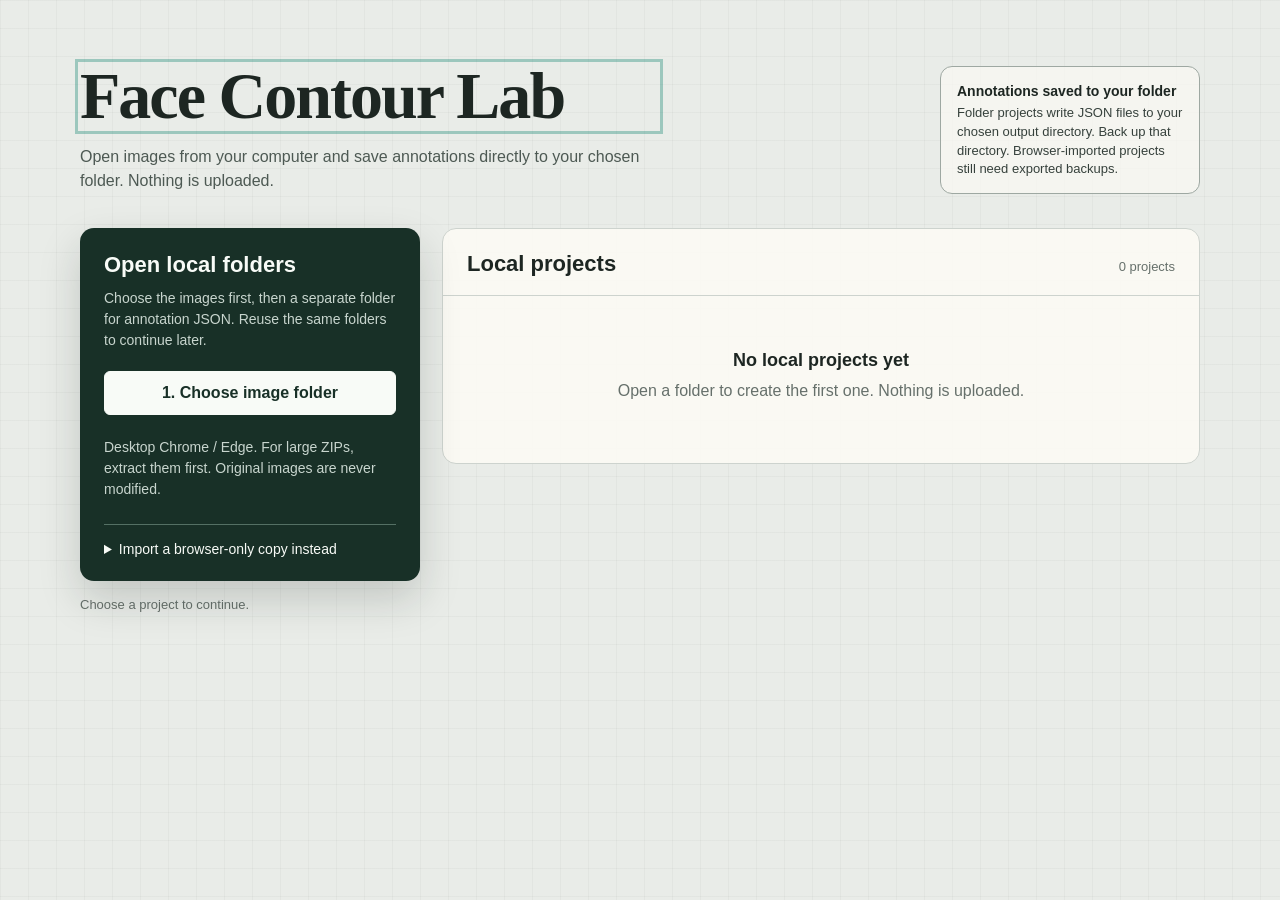
==== commit 8cbf4237: "feat: add local folder annotation workspace Load source images on demand and autosave per-image anno" ====
--- a/index.html
+++ b/index.html
@@ -218,6 +218,20 @@
         background: rgba(251, 250, 244, 0.94);
       }
 
+      .folder-actions {
+        display: grid;
+        gap: 12px;
+      }
+
+      .folder-actions button { min-height: 44px; padding: 8px 12px; }
+      .folder-selection { overflow-wrap: anywhere; font-size: 14px; color: #f8fbf7; }
+      .browser-import-options { margin-top: 24px; padding-top: 16px; border-top: 1px solid #547064; }
+      .browser-import-options summary { cursor: pointer; font-size: 14px; }
+      .browser-import-options .new-project-actions { margin-top: 14px; }
+      .folder-output-location { color: var(--muted); font-size: 12px; overflow-wrap: anywhere; margin: 8px 0; }
+      .queue-pagination { display: flex; align-items: center; justify-content: space-between; gap: 8px; margin-top: 12px; }
+      .queue-pagination button { padding: 4px 10px; }
+
       .library-header {
         display: flex;
         align-items: baseline;
@@ -1304,8 +1318,8 @@
           <div class="hub-title-group">
             <h1 id="hubTitle" tabindex="-1">Face Contour Lab</h1>
             <p class="hub-lead">
-              Keep independent image sets organized in this browser, then enter a focused
-              workspace to annotate one project at a time.
+              Open images from your computer and save annotations directly to your chosen
+              folder. Nothing is uploaded.
             </p>
           </div>
           <div class="local-only-note" id="hubStorageNote">
@@ -1316,13 +1330,23 @@
 
         <div class="hub-layout">
           <section class="new-project-panel" aria-labelledby="newProjectTitle">
-            <h2 id="newProjectTitle">New project</h2>
-            <p>Choose a source once. The images and annotation progress become a separate local project.</p>
+            <h2 id="newProjectTitle">Open local folders</h2>
+            <p>Choose the images first, then a separate folder for annotation JSON. Reuse the same folders to continue later.</p>
+            <div class="folder-actions">
+              <button class="primary-button" id="openDirectoryButton" type="button">1. Choose image folder</button>
+              <span class="folder-selection" id="directorySelection" role="status"></span>
+              <button id="chooseOutputButton" type="button" hidden>2. Choose output folder</button>
+            </div>
+            <p id="folderSupportNote"></p>
+            <details class="browser-import-options">
+              <summary>Import a browser-only copy instead</summary>
+              <p>For smaller batches. These copies stay in this browser; export JSON to back them up.</p>
             <div class="button-row new-project-actions">
               <button class="primary-button" id="openFolderButton" type="button">Open folder</button>
               <button id="openImageButton" type="button">Open images</button>
               <button id="openZipButton" type="button">Open ZIP</button>
             </div>
+            </details>
           </section>
 
           <section class="project-library" aria-labelledby="projectLibraryTitle">
@@ -1374,6 +1398,8 @@
               <span id="projectProgress">0 done, 0 active</span>
             </div>
             <div class="save-state" id="projectSaveState" data-state="idle">Loading…</div>
+            <div class="folder-output-location" id="folderOutputLocation" hidden></div>
+            <button id="saveNowButton" type="button" hidden>Save now</button>
           </div>
         </header>
 
@@ -1401,6 +1427,11 @@
               </summary>
               <div class="disclosure-body">
                 <div class="queue-list" id="imageQueueList"></div>
+                <div class="queue-pagination" id="queuePagination" hidden>
+                  <button id="queuePreviousPage" type="button" aria-label="Previous page of images">Back</button>
+                  <span id="queuePageLabel" aria-live="polite"></span>
+                  <button id="queueNextPage" type="button" aria-label="Next page of images">More</button>
+                </div>
               </div>
             </details>
           </section>
@@ -1590,7 +1621,7 @@
     </main>
 
     <script src="./vendor/fflate-0.8.3.js"></script>
-    <script type="module" src="./src/app.js?v=local-projects-1"></script>
+    <script type="module" src="./src/app.js?v=folder-workspace-1"></script>
   </body>
 </html>
 
